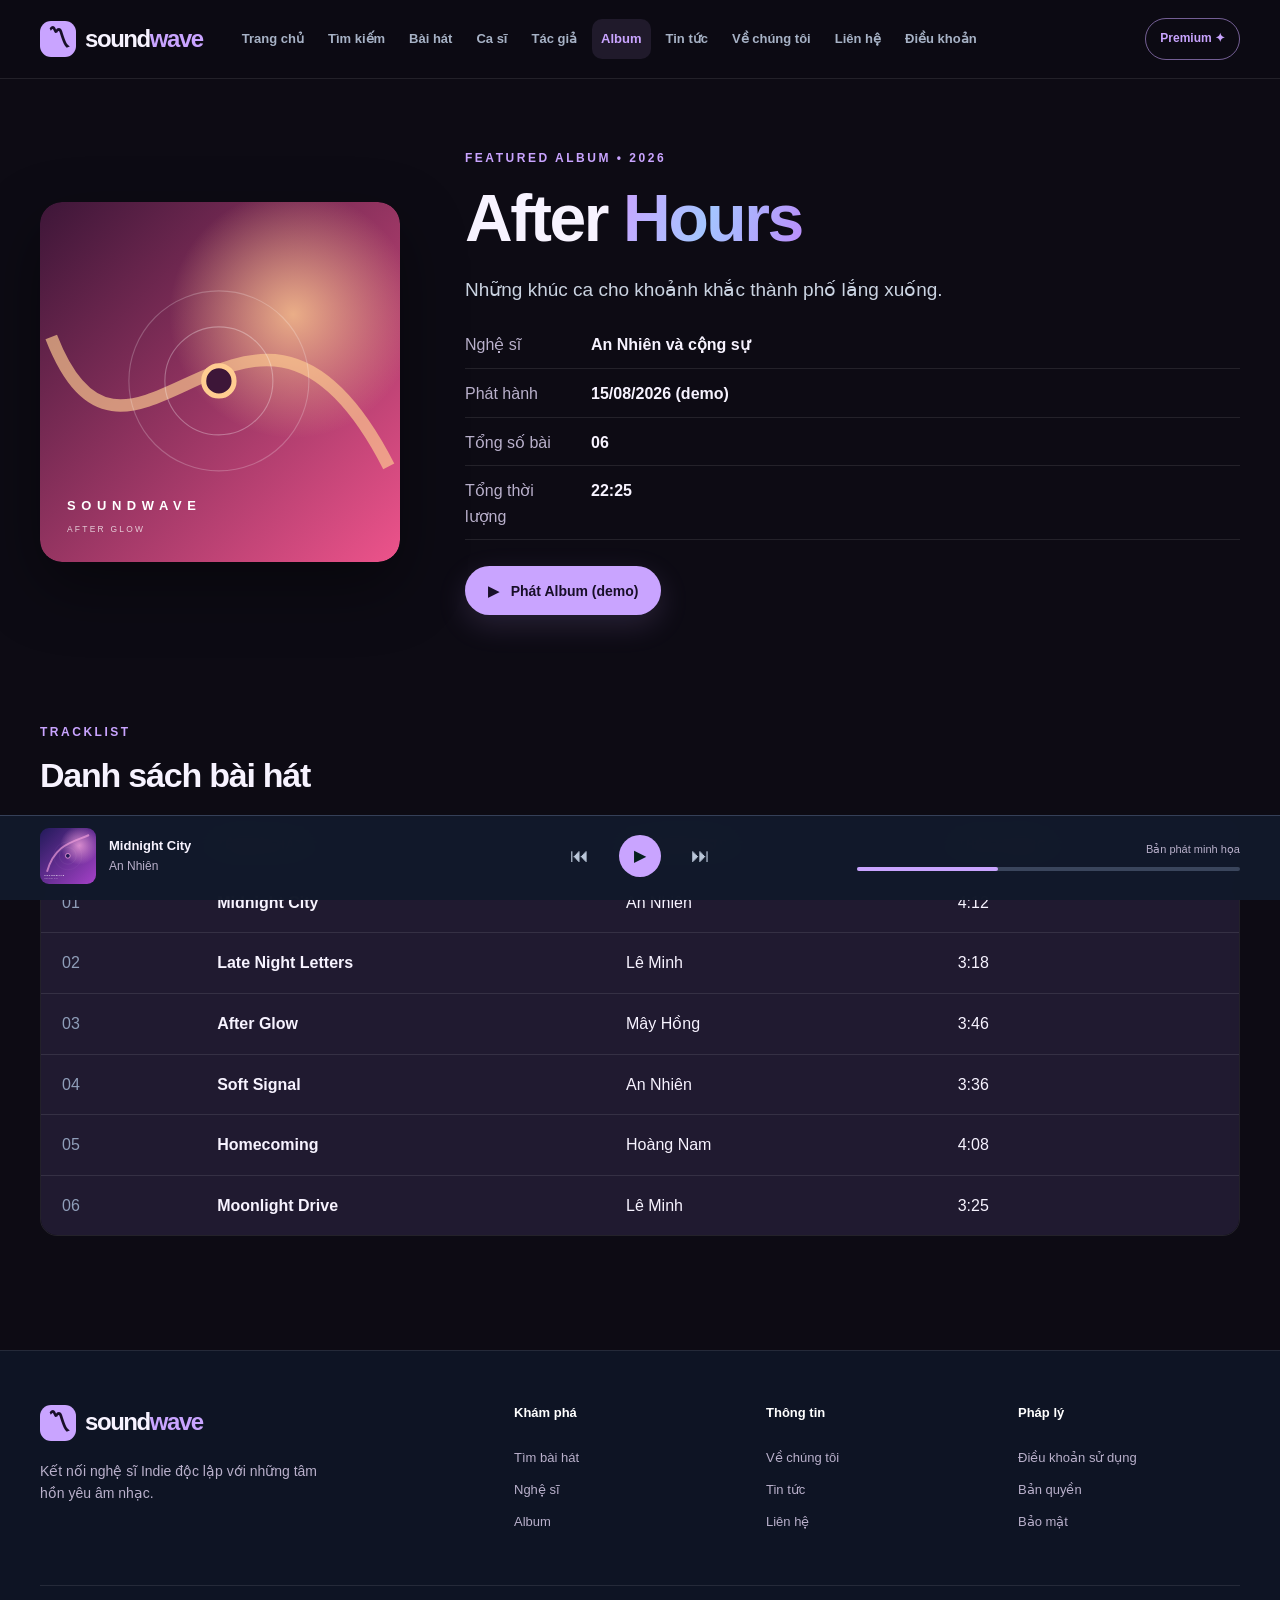
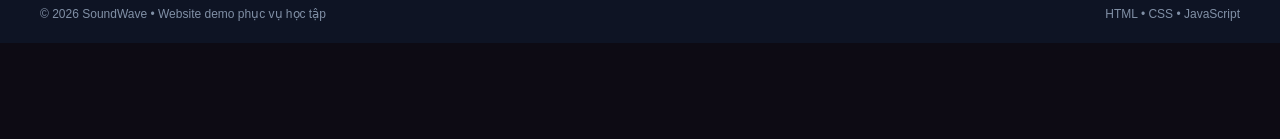
==== album-songs.html @ 8bd6b12a "update code" ====
<!DOCTYPE html>
<html lang="vi">
<head>
  <meta charset="UTF-8">
  <meta name="viewport" content="width=device-width, initial-scale=1.0">
  <meta name="description" content="SoundWave - nền tảng âm nhạc độc lập minh họa phục vụ bài tập Frontend.">
  <title>Bài hát theo album | SoundWave</title>
  <link rel="icon" type="image/svg+xml" href="assets/favicon.svg">
  <link rel="stylesheet" href="pages.css">
  <script src="script.js" defer></script>
</head>
<body data-page="album">
  <a class="skip-link" href="#noi-dung">Bỏ qua menu</a>
  <header class="site-header">
    <div class="header-inner container">
      <a class="brand" href="index.html" aria-label="SoundWave - về trang chủ"><span class="logo-icon" aria-hidden="true">〽</span><span>sound<span class="brand-wave">wave</span></span></a>
      <nav class="nav-scroll" aria-label="Điều hướng chính"><a href="index.html" class="nav-link">Trang chủ</a><a href="search.html" class="nav-link">Tìm kiếm</a><a href="song-detail.html" class="nav-link">Bài hát</a><a href="artist-songs.html" class="nav-link">Ca sĩ</a><a href="composer-songs.html" class="nav-link">Tác giả</a><a href="album-songs.html" class="nav-link active" aria-current="page">Album</a><a href="detail.html" class="nav-link">Tin tức</a><a href="about.html" class="nav-link">Về chúng tôi</a><a href="contact.html" class="nav-link">Liên hệ</a><a href="policy-terms.html" class="nav-link">Điều khoản</a></nav>
      <a class="premium-button" href="policy-terms.html#premium">Premium <span aria-hidden="true">✦</span></a>
    </div>
  </header>
  <main id="noi-dung">
<section class="container section detail-hero"><div class="detail-art"><img class="cover-img" src="assets/cover-3.svg" alt="Ảnh bìa minh họa số 3" loading="lazy"></div>
<div class="detail-copy">
<p class="eyebrow">FEATURED ALBUM • 2026</p>
<h1>After <span class="gradient-text">Hours</span>
</h1>
<p class="lead">Những khúc ca cho khoảnh khắc thành phố lắng xuống.</p>
<dl class="fact-list">
<div>
<dt>Nghệ sĩ</dt>
<dd><a href="artist-songs.html">An Nhiên và cộng sự</a></dd>
</div>
<div>
<dt>Phát hành</dt>
<dd>15/08/2026 (demo)</dd>
</div>
<div>
<dt>Tổng số bài</dt>
<dd>06</dd>
</div>
<div>
<dt>Tổng thời lượng</dt>
<dd>22:25</dd>
</div>
</dl>
<button class="btn btn-primary play-song" type="button" data-song="After Glow" data-artist="Mây Hồng" data-cover="assets/cover-3.svg">▶   Phát Album (demo)</button>
</div></section>
<section class="section container"><div class="section-top"><div>
<p class="eyebrow">TRACKLIST</p>
<h2>Danh sách bài hát</h2>
</div></div>
<div class="table-wrap"><table class="data-table">
<thead><tr>
<th>STT</th>
<th>Tên bài hát</th>
<th>Ca sĩ kết hợp</th>
<th>Thời lượng</th>
</tr></thead>
<tbody>
<tr>
<td>01</td>
<td><a href="song-detail.html">Midnight City</a></td>
<td><a href="artist-songs.html">An Nhiên</a></td>
<td>4:12</td>
</tr>
<tr>
<td>02</td>
<td><a href="song-detail.html">Late Night Letters</a></td>
<td><a href="artist-songs.html">Lê Minh</a></td>
<td>3:18</td>
</tr>
<tr>
<td>03</td>
<td><a href="song-detail.html">After Glow</a></td>
<td><a href="artist-songs.html">Mây Hồng</a></td>
<td>3:46</td>
</tr>
<tr>
<td>04</td>
<td><a href="song-detail.html">Soft Signal</a></td>
<td><a href="artist-songs.html">An Nhiên</a></td>
<td>3:36</td>
</tr>
<tr>
<td>05</td>
<td><a href="song-detail.html">Homecoming</a></td>
<td><a href="artist-songs.html">Hoàng Nam</a></td>
<td>4:08</td>
</tr>
<tr>
<td>06</td>
<td><a href="song-detail.html">Moonlight Drive</a></td>
<td><a href="artist-songs.html">Lê Minh</a></td>
<td>3:25</td>
</tr>
</tbody>
</table></div></section></main>
  <footer class="site-footer">
    <div class="container footer-grid">
<div>
<a class="brand" href="index.html"><span class="logo-icon" aria-hidden="true">〽</span><span>sound<span class="brand-wave">wave</span></span></a><p class="muted footer-description">Kết nối nghệ sĩ Indie độc lập với những tâm hồn yêu âm nhạc.</p>
</div>
<div>
<p class="footer-heading">Khám phá</p>
<a href="search.html">Tìm bài hát</a><a href="artist-songs.html">Nghệ sĩ</a><a href="album-songs.html">Album</a>
</div>
<div>
<p class="footer-heading">Thông tin</p>
<a href="about.html">Về chúng tôi</a><a href="detail.html">Tin tức</a><a href="contact.html">Liên hệ</a>
</div>
<div>
<p class="footer-heading">Pháp lý</p>
<a href="policy-terms.html">Điều khoản sử dụng</a><a href="policy-terms.html#ban-quyen">Bản quyền</a><a href="policy-terms.html#bao-mat">Bảo mật</a>
</div>
</div>
    <div class="container footer-bottom">
<span>© 2026 SoundWave • Website demo phục vụ học tập</span><span>HTML • CSS • JavaScript</span>
</div>
  </footer>
  <aside class="player" aria-label="Trình phát nhạc mô phỏng"><div class="player-inner container">
<div class="player-track">
<img class="player-cover" src="assets/cover-1.svg" alt="Ảnh bìa minh họa số 1" loading="lazy"><div class="player-copy">
<strong id="player-title">Midnight City</strong><span id="player-artist">An Nhiên</span>
</div>
</div>
<div class="player-controls">
<button type="button" class="control-secondary" id="player-prev" aria-label="Bài trước">⏮</button><button type="button" class="control-main" id="player-toggle" aria-label="Phát mô phỏng" aria-pressed="false">▶</button><button type="button" class="control-secondary" id="player-next" aria-label="Bài kế tiếp">⏭</button>
</div>
<div class="player-right">
<span id="player-status">Bản phát minh họa</span><div class="progress-rail" aria-hidden="true"><div></div></div>
</div>
</div></aside>
</body>
</html>
---- pages.css ----
/* SOUNDWAVE: Đọc CSS từ trên xuống. 1. Biến màu 2. Bố cục chung 3. Các trang 4. Responsive */
:root {
  --bg: #0D0B14;
  --bg-2: #15111F;
  --surface: #201A30;
  --surface-2: #2C2342;
  --text: #F7F3FF;
  --muted: #B9B0CB;
  --primary: #C9A4FF;
  --purple: #D9BFFF;
  --border: rgba(255, 255, 255, .095);
  --radius: 20px;
  --max-width: 1200px;
}

* {
  box-sizing: border-box;
}

html {
  scroll-behavior: smooth;
}

body {
  margin: 0;
  background: var(--bg);
  color: var(--text);
  font: 16px/1.6 Arial, Helvetica, sans-serif;
  padding-bottom: 96px;
}


a {
  color: inherit;
  text-decoration: none;
}

a:hover {
  color: var(--primary);
}

button,
input,
select,
textarea {
  font: inherit;
}

button {
  cursor: pointer;
}

img {
  max-width: 100%;
  display: block;
}

:focus-visible {
  outline: 3px solid var(--primary);
  outline-offset: 3px;
}

[hidden] {
  display: none !important;
}

.container {
  width: min(calc(100% - 48px), var(--max-width));
  margin-inline: auto;
}

.muted {
  color: var(--muted);
}

.small {
  font-size: 13px;
}

.eyebrow {
  color: var(--primary);
  font-size: 12px;
  font-weight: 800;
  letter-spacing: .21em;
  text-transform: uppercase;
  margin: 0 0 12px;
}

h1,
h2,
h3,
p {
  margin-top: 0;
}

h1,
h2,
h3 {
  line-height: 1.18;
  letter-spacing: -.036em;
}

h1 {
  font-size: clamp(38px, 5.2vw, 66px);
}

h2 {
  font-size: clamp(24px, 3.2vw, 34px);
}

h3 {
  font-size: 20px;
}

.gradient-text {
  background: linear-gradient(110deg, var(--primary), #a4c5ff 48%, #bb8cfa);
  -webkit-background-clip: text;
  background-clip: text;
  color: transparent;
}

.skip-link {
  position: absolute;
  left: -9999px;
  top: 0;
  background: #fff;
  color: #111;
  z-index: 99;
  padding: 12px;
}

.skip-link:focus {
  left: 12px;
}

/* HEADER */
.site-header {
  position: sticky;
  top: 0;
  z-index: 20;
  background: rgba(13, 11, 20, .94);
  border-bottom: 1px solid var(--border);
  backdrop-filter: blur(18px);
}

.header-inner {
  display: flex;
  align-items: center;
  gap: 30px;
  min-height: 78px;
}

.brand {
  display: inline-flex;
  align-items: center;
  gap: 9px;
  font-size: 24px;
  font-weight: 900;
  letter-spacing: -.06em;
  white-space: nowrap;
}

.logo-icon {
  display: grid;
  place-items: center;
  width: 36px;
  height: 36px;
  font-size: 23px;
  color: #180F28;
  background: var(--primary);
  border-radius: 11px;
  line-height: 1;
}

.brand-wave {
  color: var(--primary);
}

.nav-scroll {
  display: flex;
  align-items: center;
  gap: 6px;
  overflow-x: auto;
  scrollbar-width: none;
  flex: 1;
}

.nav-scroll::-webkit-scrollbar {
  display: none;
}

.nav-link {
  flex-shrink: 0;
  color: #a7b2c6;
  font-size: 13px;
  font-weight: 600;
  padding: 10px 9px;
  border-radius: 10px;
  transition: .2s;
}

.nav-link:hover,
.nav-link.active {
  background: rgba(201, 164, 255, .1);
  color: var(--primary);
}

.premium-button {
  padding: 10px 14px;
  border: 1px solid rgba(201, 164, 255, .55);
  border-radius: 999px;
  color: var(--primary);
  font-weight: 800;
  font-size: 12px;
  white-space: nowrap;
}

.premium-button:hover {
  background: var(--primary);
  color: var(--bg);
}

/* BUTTONS / COMMON LAYOUT */
.btn {
  display: inline-flex;
  align-items: center;
  justify-content: center;
  min-height: 49px;
  padding: 12px 22px;
  border-radius: 999px;
  border: 1px solid transparent;
  font-size: 14px;
  font-weight: 800;
  transition: transform .2s, background .2s, box-shadow .2s;
}

.btn:hover {
  transform: translateY(-3px);
}

.btn-primary {
  background: var(--primary);
  color: #180F28;
  box-shadow: 0 10px 30px rgba(201, 164, 255, .15);
}

.btn-primary:hover {
  color: #180F28;
  background: #E2CFFF;
}

.btn-outline {
  background: transparent;
  border-color: rgba(255, 255, 255, .25);
  color: var(--text);
}

.btn-outline:hover {
  border-color: var(--primary);
}

.btn-light {
  background: #fff;
  color: #152039;
}

.btn-light:hover {
  color: #152039;
}

.btn-full {
  width: 100%;
}

.text-link {
  color: var(--primary);
  font-weight: 750;
  white-space: nowrap;
  font-size: 14px;
}

.section {
  padding-block: 54px;
}

.section-tight {
  padding-block: 28px 46px;
}

.section-top {
  display: flex;
  justify-content: space-between;
  align-items: end;
  gap: 20px;
  margin-bottom: 23px;
}

.section-top h2 {
  margin-bottom: 0;
}

.section-caption {
  margin-top: -10px;
  margin-bottom: 26px;
}

.page-banner {
  padding-block: 70px 38px;
}

.page-banner h1 {
  max-width: 900px;
  margin-bottom: 13px;
}

.page-banner>p:last-child {
  max-width: 760px;
  font-size: 17px;
}

.surface-panel {
  padding: 34px;
  border: 1px solid var(--border);
  background: linear-gradient(145deg, rgba(26, 34, 55, .86), rgba(15, 21, 36, .9));
  border-radius: var(--radius);
}

.two-col {
  display: grid;
  grid-template-columns: minmax(0, 1.5fr) minmax(270px, 1fr);
  gap: 25px;
  align-items: start;
}

.chip {
  width: max-content;
  border-radius: 999px;
  color: #E2CFFF;
  background: rgba(201, 164, 255, .09);
  border: 1px solid rgba(201, 164, 255, .12);
}

.tiny-chip {
  margin-top: 12px;
  padding: 2px 8px;
  font-size: 11px;
}

/* HOME: HERO */
.hero-section {
  padding-top: 80px;
  overflow: hidden;
  background: radial-gradient(ellipse at 72% 40%, rgba(105, 69, 191, .17), transparent 45%);
}

.hero-grid {
  display: grid;
  grid-template-columns: 1.2fr 1fr;
  gap: 35px;
  align-items: center;
  min-height: 500px;
}

.hero-copy {
  padding-bottom: 68px;
  position: relative;
  z-index: 1;
}

.hero-kicker {
  color: #E2CFFF;
  font-size: 12px;
  letter-spacing: .13em;
  font-weight: 800;
}

.live-dot {
  display: inline-block;
  width: 8px;
  height: 8px;
  margin-right: 7px;
  background: var(--primary);
  border-radius: 50%;
  box-shadow: 0 0 14px var(--primary);
}

.hero-copy h1 {
  margin: 25px 0;
  font-size: clamp(39px, 4.8vw, 65px);
}

.hero-copy>p {
  color: #aeb9cb;
  max-width: 530px;
  font-size: 17px;
}

.hero-actions {
  display: flex;
  gap: 13px;
  flex-wrap: wrap;
  margin-top: 31px;
}

.hero-stats {
  display: flex;
  gap: 43px;
  margin-top: 47px;
}

.hero-stats div {
  display: flex;
  flex-direction: column;
}

.hero-stats strong {
  font-size: 24px;
}

.hero-stats span {
  color: var(--muted);
  font-size: 12px;
}

.hero-visual {
  position: relative;
  height: 480px;
  display: grid;
  place-items: center;
}

.visual-halo {
  width: 380px;
  height: 380px;
  border-radius: 50%;
  background: rgba(154, 102, 240, .25);
  filter: blur(100px);
  position: absolute;
}

.vinyl-record {
  width: 370px;
  height: 370px;
  border-radius: 50%;
  position: relative;
  display: grid;
  place-items: center;
  box-shadow: 0 36px 70px rgba(0, 0, 0, .6), inset 0 0 0 4px #24243a;
  background: repeating-radial-gradient(circle at center, rgba(255, 255, 255, .065) 0 1px, transparent 1px 11px), conic-gradient(from 40deg, #080d16, #423c67, #13172d, #513868, #111423, #080d16);
  transform: rotate(-13deg);
}

.vinyl-record::after {
  content: "";
  width: 18px;
  height: 18px;
  border-radius: 50%;
  background: #0a1020;
  z-index: 2;
  position: absolute;
}

.vinyl-label {
  width: 140px;
  height: 140px;
  border-radius: 50%;
  display: flex;
  align-items: center;
  justify-content: center;
  flex-direction: column;
  color: white;
  font-weight: 900;
  font-size: 19px;
  letter-spacing: -.05em;
  background: linear-gradient(135deg, #9b5aea, #37cbbd);
}

.vinyl-label span {
  color: #bffff0;
}

.vinyl-label small {
  font-size: 8px;
  letter-spacing: .13em;
  font-weight: 500;
}

.floating-note {
  position: absolute;
  color: var(--primary);
  font-size: 38px;
  text-shadow: 0 0 30px rgba(66, 230, 203, .7);
}

.note-1 {
  right: 0;
  top: 60px;
}

.note-2 {
  left: 10px;
  bottom: 80px;
  color: #bd9cfc;
}

.floating-tag {
  position: absolute;
  right: 0;
  bottom: 30px;
  padding: 13px 17px;
  background: #212a40;
  box-shadow: 0 12px 30px #060812;
  border: 1px solid var(--border);
  border-radius: 12px;
  display: flex;
  gap: 10px;
  align-items: center;
  font-size: 9px;
  letter-spacing: .12em;
  font-weight: 800;
}

.wave-bars {
  color: var(--primary);
  font-size: 24px;
  letter-spacing: -.13em;
}

/* TRACKS AND CARDS */
.chart-list {
  overflow: hidden;
  background: rgba(32, 26, 48, .7);
  border: 1px solid var(--border);
  border-radius: var(--radius);
}

.track-row {
  display: flex;
  align-items: center;
  gap: 16px;
  padding: 13px 21px;
  border-bottom: 1px solid var(--border);
  transition: background .2s;
}

.track-row:last-child {
  border-bottom: 0;
}

.track-row:hover {
  background: rgba(255, 255, 255, .035);
}

.track-number {
  color: #71809a;
  width: 24px;
  flex-shrink: 0;
  font-size: 14px;
  font-variant-numeric: tabular-nums;
}

.track-cover {
  width: 55px;
  height: 55px;
  flex-shrink: 0;
}

.cover-img {
  width: 100%;
  height: 100%;
  object-fit: cover;
  border-radius: 10px;
}

.track-info {
  min-width: 0;
  flex: 1;
  display: flex;
  flex-direction: column;
}

.track-title {
  font-weight: 750;
  overflow: hidden;
  white-space: nowrap;
  text-overflow: ellipsis;
}

.track-sub {
  font-size: 12px;
}

.track-meta {
  color: var(--muted);
  font-size: 13px;
  flex: 0 0 140px;
}

.icon-button {
  display: grid;
  place-items: center;
  flex-shrink: 0;
  width: 39px;
  height: 39px;
  border-radius: 50%;
  border: 1px solid rgba(255, 255, 255, .18);
  background: transparent;
  color: var(--primary);
  transition: .2s;
}

.icon-button:hover {
  background: var(--primary);
  color: var(--bg);
  transform: scale(1.07);
}

.genre-grid {
  display: grid;
  grid-template-columns: repeat(4, minmax(0, 1fr));
  gap: 16px;
}

.genre-card {
  position: relative;
  min-height: 164px;
  border-radius: 16px;
  overflow: hidden;
  display: flex;
  flex-direction: column;
  align-items: flex-start;
  justify-content: flex-end;
  padding: 22px;
  isolation: isolate;
  transition: transform .2s;
}

.genre-card:hover {
  transform: translateY(-6px);
  color: white;
}

.genre-card::before {
  content: "";
  position: absolute;
  z-index: -1;
  width: 170px;
  height: 170px;
  border-radius: 25%;
  right: -70px;
  top: -48px;
  transform: rotate(30deg);
  background: rgba(255, 255, 255, .13);
}

.genre-indie {
  background: linear-gradient(135deg, #7a2a9d, #36226b);
}

.genre-lofi {
  background: linear-gradient(135deg, #236f74, #14444a);
}

.genre-edm {
  background: linear-gradient(135deg, #a83d6b, #5b2246);
}

.genre-acoustic {
  background: linear-gradient(135deg, #9b6329, #45311d);
}

.genre-symbol {
  position: absolute;
  top: 13px;
  right: 25px;
  font-size: 47px;
  opacity: .75;
}

.genre-card>span:not(.genre-symbol) {
  font-size: 25px;
  font-weight: 900;
}

.genre-card small {
  opacity: .9;
}

.music-grid {
  display: grid;
  grid-template-columns: repeat(4, minmax(0, 1fr));
  gap: 18px;
}

.music-card {
  min-width: 0;
  background: var(--surface);
  border: 1px solid var(--border);
  border-radius: 17px;
  padding: 12px;
  transition: .2s;
}

.music-card:hover {
  transform: translateY(-5px);
  background: var(--surface-2);
}

.card-art {
  display: block;
  position: relative;
  aspect-ratio: 1;
}

.card-art img {
  border-radius: 10px;
}

.art-play {
  position: absolute;
  bottom: 12px;
  right: 12px;
  width: 44px;
  height: 44px;
  display: grid;
  place-items: center;
  border-radius: 50%;
  background: var(--primary);
  color: #0b191d;
  opacity: 0;
  transform: translateY(7px);
  transition: .2s;
}

.music-card:hover .art-play,
.music-card:focus-within .art-play {
  opacity: 1;
  transform: translateY(0);
}

.card-content {
  display: flex;
  flex-direction: column;
  padding: 12px 4px 4px;
}

.card-title {
  font-weight: 750;
}

.banner-cta {
  background: linear-gradient(110deg, #513b87, #1e406c 65%, #1b716d);
  border-radius: 22px;
  padding: 42px 48px;
  display: flex;
  justify-content: space-between;
  align-items: center;
  gap: 25px;
}

.banner-cta h2 {
  margin-bottom: 10px;
}

.banner-cta p:last-child {
  color: #d2d8f0;
  margin-bottom: 0;
}

/* DETAIL PAGES */
.detail-hero {
  display: grid;
  grid-template-columns: minmax(270px, 360px) 1fr;
  gap: 65px;
  align-items: center;
  padding-top: 70px;
}

.detail-art {
  aspect-ratio: 1;
  box-shadow: 0 25px 65px rgba(0, 0, 0, .4);
  border-radius: 22px;
  overflow: hidden;
}

.detail-art img {
  border-radius: 22px;
}

.detail-copy h1 {
  margin: 12px 0 16px;
}

.lead {
  font-size: 19px;
  line-height: 1.7;
  color: #cad3e1;
}

.fact-list {
  display: grid;
  gap: 12px;
  margin: 26px 0;
}

.fact-list>div {
  display: flex;
  gap: 16px;
  border-bottom: 1px solid var(--border);
  padding-bottom: 10px;
}

.fact-list dt {
  width: 110px;
  flex-shrink: 0;
  color: var(--muted);
}

.fact-list dd {
  margin: 0;
  font-weight: 700;
}

.tiny-note {
  color: #8896ac;
  font-size: 12px;
  margin: 12px 0 0;
}

.lyrics-disclaimer {
  color: var(--muted);
  font-size: 13px;
}

.lyrics-text {
  padding: 20px 0;
  font-size: 18px;
  line-height: 2.15;
  color: #d5dcef;
}

.lyrics-text p {
  margin-bottom: 32px;
}

.recommend-list {
  margin: 18px 0;
}

.mini-track {
  display: flex;
  align-items: center;
  gap: 13px;
  padding: 12px 0;
  border-bottom: 1px solid var(--border);
}

.mini-track img {
  width: 50px;
  height: 50px;
}

.mini-track span:nth-child(2) {
  flex: 1;
  display: flex;
  flex-direction: column;
}

.mini-track small {
  color: var(--muted);
}

.profile-hero {
  padding: 80px 0;
  background: radial-gradient(ellipse at 22% 50%, rgba(70, 200, 187, .18), transparent 40%);
}

.profile-layout {
  display: grid;
  grid-template-columns: 260px 1fr;
  gap: 45px;
  align-items: center;
}

.artist-avatar {
  width: 250px;
  height: 250px;
  display: grid;
  place-items: center;
  background: linear-gradient(140deg, #1f716c, #543c96);
  border: 6px solid rgba(255, 255, 255, .1);
  box-shadow: 0 20px 60px #050916;
  border-radius: 50%;
  font-size: 83px;
  letter-spacing: -.1em;
  font-weight: 900;
  position: relative;
}

.artist-avatar span {
  position: absolute;
  font-size: 46px;
  right: 21px;
  top: 6px;
  color: #95fce3;
}

.profile-layout h1 {
  margin-bottom: 15px;
}

.profile-stats {
  display: flex;
  gap: 27px;
  flex-wrap: wrap;
  margin: 25px 0;
}

.profile-stats span {
  color: var(--muted);
}

.profile-stats strong {
  color: white;
}

.prose {
  color: #bec9dc;
}

.prose h2,
.prose h3 {
  color: white;
}

.prose p {
  line-height: 1.9;
}

.prose ul {
  margin: 0;
}

.check-list {
  padding-left: 20px;
  color: #bfcce1;
  line-height: 2;
}

.composer-quote {
  min-height: 280px;
}

.quote-mark {
  font-size: 70px;
  color: var(--primary);
  line-height: 1;
}

.composer-quote blockquote {
  font-size: 24px;
  font-weight: 700;
  margin: 5px 0 28px;
}

.table-wrap {
  overflow-x: auto;
  border: 1px solid var(--border);
  border-radius: 17px;
}

.data-table {
  width: 100%;
  border-collapse: collapse;
  background: var(--surface);
  text-align: left;
  min-width: 590px;
}

.data-table th {
  background: #1f2940;
  color: #b9c8dc;
  font-size: 12px;
  letter-spacing: .08em;
  text-transform: uppercase;
}

.data-table td,
.data-table th {
  padding: 17px 21px;
  border-bottom: 1px solid var(--border);
}

.data-table tbody tr:last-child td {
  border-bottom: 0;
}

.data-table tbody tr:hover {
  background: rgba(255, 255, 255, .03);
}

.data-table td:first-child {
  color: #8f9eb9;
}

.data-table td:nth-child(2) a {
  font-weight: 750;
}

.article-cover {
  border-radius: 14px;
  overflow: hidden;
  max-height: 300px;
  margin-bottom: 27px;
}

.article-image {
  height: 300px;
  width: 100%;
  object-fit: cover;
}

.editorial h2 {
  font-size: 34px;
}

.news-link-list a {
  display: flex;
  gap: 13px;
  align-items: center;
  border-bottom: 1px solid var(--border);
  padding: 18px 0;
}

.news-link-list a:last-child {
  border-bottom: 0;
}

.news-link-list a span:nth-child(2) {
  display: flex;
  flex-direction: column;
}

.news-link-list small {
  color: var(--muted);
}

.news-icon {
  display: grid;
  place-items: center;
  flex-shrink: 0;
  width: 43px;
  height: 43px;
  border-radius: 13px;
  background: #2a3b53;
  color: var(--primary);
  font-size: 22px;
}

/* ABOUT, CONTACT, POLICY */
.feature-grid {
  display: grid;
  grid-template-columns: repeat(3, 1fr);
  gap: 20px;
}

.feature-card {
  background: var(--surface);
  padding: 27px;
  border: 1px solid var(--border);
  border-radius: 20px;
}

.feature-card>span {
  display: grid;
  place-items: center;
  width: 50px;
  height: 50px;
  border-radius: 14px;
  background: rgba(201, 164, 255, .09);
  color: var(--primary);
  font-size: 28px;
  margin-bottom: 24px;
}

.feature-card p {
  color: var(--muted);
}

.team-grid {
  display: grid;
  grid-template-columns: repeat(3, minmax(0, 1fr));
  gap: 20px;
}

.team-card {
  padding: 25px;
  border: 1px solid var(--border);
  background: var(--surface);
  border-radius: 20px;
}

.team-avatar {
  height: 200px;
  display: grid;
  place-items: center;
  font-size: 68px;
  font-weight: 900;
  border-radius: 14px;
  margin-bottom: 20px;
}

.team-one {
  background: linear-gradient(140deg, #176e77, #362979);
}

.team-two {
  background: linear-gradient(140deg, #9b4566, #45326d);
}

.team-three {
  background: linear-gradient(140deg, #ad7442, #395b5c);
}

.team-card h3 {
  margin-bottom: 5px;
}

.team-card p {
  color: var(--muted);
}

.team-social {
  display: flex;
  gap: 16px;
  color: var(--primary);
  font-size: 14px;
  font-weight: 700;
}

label {
  display: block;
}

.field-label {
  margin-bottom: 8px;
  color: #c6d2e2;
  font-size: 13px;
  font-weight: 700;
}

.search-panel {
  padding: 29px;
  border: 1px solid var(--border);
  background: var(--surface);
  border-radius: 20px;
}

.search-input {
  width: 100%;
  padding: 17px 18px !important;
  font-size: 17px !important;
}

.filter-grid,
.form-row {
  display: grid;
  grid-template-columns: repeat(3, minmax(0, 1fr));
  gap: 15px;
  margin-top: 20px;
}

.filter-grid label,
.form-row label,
#contact-form label {
  color: #bac8dd;
  font-size: 13px;
  font-weight: 650;
}

input,
select,
textarea {
  width: 100%;
  margin-top: 7px;
  padding: 13px 14px;
  border-radius: 11px;
  background: #0b1221;
  color: #f0f5ff;
  border: 1px solid #394359;
  outline: none;
}

input:focus,
select:focus,
textarea:focus {
  border-color: var(--primary);
  box-shadow: 0 0 0 3px rgba(201, 164, 255, .12);
}

select {
  cursor: pointer;
}

.count-pill {
  padding: 6px 12px;
  border-radius: 999px;
  font-size: 12px;
  vertical-align: middle;
  background: rgba(201, 164, 255, .12);
  color: var(--primary);
  white-space: nowrap;
}

.view-switch {
  display: flex;
  gap: 5px;
  padding: 4px;
  border-radius: 11px;
  background: var(--surface);
}

.view-switch button {
  border: 0;
  border-radius: 8px;
  padding: 8px 13px;
  background: transparent;
  color: var(--muted);
  font-size: 12px;
}

.view-switch button.selected {
  background: #2a3a53;
  color: white;
}

.empty-state {
  padding: 50px;
  text-align: center;
  background: var(--surface);
  border-radius: 15px;
}

.searchable-list.grid-view {
  display: grid;
  grid-template-columns: repeat(3, minmax(0, 1fr));
  gap: 15px;
  background: transparent;
  border: 0;
  overflow: visible;
}

.grid-view .track-row {
  display: flex;
  flex-direction: column;
  align-items: stretch;
  text-align: center;
  border: 1px solid var(--border);
  background: var(--surface);
  border-radius: 16px;
  padding: 13px;
}

.grid-view .track-row .track-cover {
  width: 100%;
  height: auto;
  aspect-ratio: 1;
}

.grid-view .track-row .track-cover img {
  border-radius: 10px;
}

.grid-view .track-number,
.grid-view .track-meta {
  display: none;
}

.grid-view .track-info {
  padding: 6px;
}

.grid-view .icon-button {
  align-self: center;
}

#contact-form {
  display: grid;
  gap: 19px;
}

#contact-form .form-row {
  grid-template-columns: repeat(2, minmax(0, 1fr));
  margin-top: 0;
}

.form-status {
  min-height: 18px;
  color: var(--primary);
  font-size: 13px;
}

.contact-item {
  padding: 14px 0;
  border-bottom: 1px solid var(--border);
  display: flex;
  flex-direction: column;
}

.contact-item span {
  color: var(--muted);
  font-size: 14px;
}

.map-frame {
  margin-top: 23px;
  border-radius: 13px;
  overflow: hidden;
  background: #26314c;
}

.map-frame iframe {
  width: 100%;
  height: 270px;
  border: 0;
  display: block;
}

.prose hr {
  border: 0;
  border-top: 1px solid var(--border);
  margin: 35px 0;
}

.prose section {
  scroll-margin-top: 95px;
}

.premium-aside {
  scroll-margin-top: 95px;
}

.plan-card {
  border: 1px solid var(--border);
  border-radius: 15px;
  padding: 22px;
  margin-top: 20px;
  background: #10182b;
}

.plan-featured {
  border-color: rgba(201, 164, 255, .55);
  background: linear-gradient(135deg, #163b47, #181c38);
}

.plan-header {
  display: flex;
  flex-direction: column;
  gap: 10px;
}

.plan-header>span {
  color: var(--primary);
  font-size: 12px;
  font-weight: 900;
  letter-spacing: .1em;
}

.plan-header strong {
  font-size: 28px;
}

.plan-header small {
  font-size: 13px;
  color: var(--muted);
}

.plan-card ul {
  margin-bottom: 22px;
}

/* FOOTER & FAKE PLAYER */
.site-footer {
  margin-top: 60px;
  background: #0e1424;
  border-top: 1px solid var(--border);
}

.footer-grid {
  display: grid;
  grid-template-columns: 2fr repeat(3, 1fr);
  gap: 30px;
  padding: 52px 0;
}

.footer-description {
  max-width: 300px;
  margin-top: 18px;
  font-size: 14px;
}

.footer-heading {
  font-size: 13px;
  color: white;
  font-weight: 800;
}

.footer-grid>div:not(:first-child) {
  display: flex;
  flex-direction: column;
  gap: 11px;
}

.footer-grid>div:not(:first-child) a {
  font-size: 13px;
  color: var(--muted);
}

.footer-grid a:hover {
  color: var(--primary) !important;
}

.footer-bottom {
  display: flex;
  justify-content: space-between;
  gap: 10px;
  border-top: 1px solid var(--border);
  padding: 19px 0;
  color: #8190a6;
  font-size: 12px;
}

.player {
  position: fixed;
  bottom: 0;
  left: 0;
  right: 0;
  z-index: 30;
  min-height: 85px;
  background: rgba(18, 25, 42, .98);
  border-top: 1px solid #354058;
  backdrop-filter: blur(15px);
}

.player-inner {
  display: grid;
  grid-template-columns: 1fr 1fr 1fr;
  align-items: center;
  gap: 25px;
  padding: 12px 0;
}

.player-track {
  display: flex;
  align-items: center;
  gap: 13px;
  min-width: 0;
}

.player-cover {
  width: 56px;
  height: 56px;
  border-radius: 9px;
  flex-shrink: 0;
}

.player-copy {
  display: flex;
  flex-direction: column;
  min-width: 0;
}

.player-copy strong {
  font-size: 13px;
  white-space: nowrap;
  overflow: hidden;
  text-overflow: ellipsis;
}

.player-copy span {
  color: var(--muted);
  font-size: 12px;
}

.player-controls {
  display: flex;
  gap: 24px;
  justify-content: center;
  align-items: center;
}

.control-secondary {
  background: none;
  border: 0;
  color: #bac6d9;
  font-size: 19px;
}

.control-main {
  display: grid;
  place-items: center;
  width: 42px;
  height: 42px;
  border: 0;
  border-radius: 50%;
  background: var(--primary);
  color: #06201e;
}

.player-right {
  color: var(--muted);
  font-size: 11px;
  text-align: right;
}

.progress-rail {
  height: 4px;
  background: #3a455c;
  border-radius: 99px;
  margin-top: 8px;
}

.progress-rail div {
  width: 37%;
  height: 100%;
  background: var(--primary);
  border-radius: 99px;
}

/* RESPONSIVE: @media thay đổi bố cục theo màn hình. */
@media (max-width: 1023px) {

  /* Tablet (768 đến 1023px) */
  .header-inner {
    gap: 14px;
  }

  .nav-link {
    font-size: 12px;
    padding: 8px;
  }

  .brand {
    font-size: 21px;
  }

  .premium-button {
    display: none;
  }

  .hero-grid {
    grid-template-columns: 1fr 0.75fr;
  }

  .vinyl-record {
    width: 275px;
    height: 275px;
  }

  .hero-visual {
    height: 370px;
  }

  .floating-tag {
    right: 3px;
    bottom: 4px;
  }

  .hero-copy h1 {
    font-size: 46px;
  }

  .genre-grid,
  .music-grid {
    grid-template-columns: repeat(2, minmax(0, 1fr));
  }

  .hide-tablet {
    display: none;
  }

  .detail-hero {
    gap: 30px;
    grid-template-columns: minmax(220px, 300px) 1fr;
  }

  .team-grid {
    gap: 12px;
  }

  .team-avatar {
    height: 150px;
  }

  .searchable-list.grid-view {
    grid-template-columns: repeat(2, 1fr);
  }
}

@media (max-width: 767px) {

  /* Mobile (<768px) */
  .container {
    width: min(calc(100% - 32px), var(--max-width));
  }

  .site-header .header-inner {
    display: block;
    padding: 10px 0;
  }

  .brand {
    font-size: 22px;
  }

  .nav-scroll {
    margin-top: 8px;
    gap: 2px;
  }

  .nav-link {
    padding: 7px 10px;
  }

  .site-header {
    position: sticky;
  }

  h1 {
    font-size: 40px;
  }

  .hero-section {
    padding-top: 42px;
  }

  .hero-grid {
    display: flex;
    flex-direction: column;
    gap: 0;
  }

  .hero-copy {
    padding-bottom: 5px;
  }

  .hero-copy h1 {
    font-size: 42px;
  }

  .hero-copy>p {
    font-size: 15px;
  }

  .hero-stats {
    gap: 30px;
    margin-top: 28px;
  }

  .hero-visual {
    width: 100%;
    height: 290px;
  }

  .vinyl-record {
    width: 245px;
    height: 245px;
  }

  .vinyl-label {
    width: 104px;
    height: 104px;
    font-size: 16px;
  }

  .floating-tag {
    right: 0;
    bottom: 20px;
  }

  .section {
    padding-block: 35px;
  }

  .section-tight {
    padding-block: 15px 35px;
  }

  .page-banner {
    padding: 40px 0 25px;
  }

  .section-top {
    align-items: start;
    flex-wrap: wrap;
  }

  .section-top h2 {
    font-size: 25px;
  }

  .genre-grid,
  .music-grid {
    grid-template-columns: repeat(2, minmax(0, 1fr));
    gap: 11px;
  }

  .genre-card {
    min-height: 133px;
    padding: 15px;
  }

  .genre-card>span:not(.genre-symbol) {
    font-size: 21px;
  }

  .genre-symbol {
    font-size: 38px;
  }

  .music-card {
    padding: 8px;
  }

  .card-content {
    padding: 9px 2px;
  }

  .card-title {
    font-size: 14px;
  }

  .banner-cta {
    padding: 30px 24px;
    display: block;
  }

  .banner-cta .btn {
    margin-top: 22px;
  }

  .track-row {
    gap: 10px;
    padding: 10px 12px;
  }

  .track-cover {
    width: 46px;
    height: 46px;
  }

  .track-number {
    width: 18px;
    font-size: 12px;
  }

  .hide-mobile,
  .hide-tablet {
    display: none;
  }

  .track-title {
    font-size: 14px;
  }

  .two-col,
  .detail-hero,
  .profile-layout {
    display: grid;
    grid-template-columns: 1fr;
    gap: 20px;
  }

  .detail-hero {
    padding-top: 35px;
  }

  .detail-art {
    max-width: 330px;
    width: 100%;
  }

  .surface-panel {
    padding: 23px;
  }

  .profile-hero {
    padding: 45px 0;
  }

  .artist-avatar {
    width: 190px;
    height: 190px;
    font-size: 62px;
  }

  .feature-grid,
  .team-grid {
    grid-template-columns: 1fr;
  }

  .feature-card {
    padding: 22px;
  }

  .team-avatar {
    height: 200px;
  }

  .footer-grid {
    grid-template-columns: repeat(2, 1fr);
    gap: 25px;
  }

  .footer-bottom {
    flex-direction: column;
  }

  .footer-description {
    font-size: 12px;
  }

  .filter-grid {
    grid-template-columns: 1fr;
  }

  .form-row,
  #contact-form .form-row {
    grid-template-columns: 1fr;
  }

  .search-panel {
    padding: 19px;
  }

  .view-switch {
    margin-left: auto;
  }

  .searchable-list.grid-view {
    grid-template-columns: repeat(2, minmax(0, 1fr));
    gap: 9px;
  }

  .grid-view .track-row {
    padding: 8px;
  }

  .player {
    min-height: 78px;
  }

  .player-inner {
    grid-template-columns: minmax(0, 1fr) auto;
    gap: 14px;
  }

  .player-right {
    display: none;
  }

  .player-controls {
    gap: 12px;
  }

  .player-cover {
    width: 46px;
    height: 46px;
  }

  .control-main {
    width: 37px;
    height: 37px;
  }

  .control-secondary {
    font-size: 16px;
  }
}

@media (max-width: 380px) {
  .hero-copy h1 {
    font-size: 36px;
  }

  .hero-actions .btn {
    padding: 10px 14px;
    font-size: 12px;
  }

  .hero-stats {
    gap: 17px;
  }

  .genre-card>span:not(.genre-symbol) {
    font-size: 18px;
  }

  .player-controls {
    gap: 6px;
  }
}

@media (prefers-reduced-motion: reduce) {

  *,
  *::before,
  *::after {
    scroll-behavior: auto !important;
    transition: none !important;
  }
}
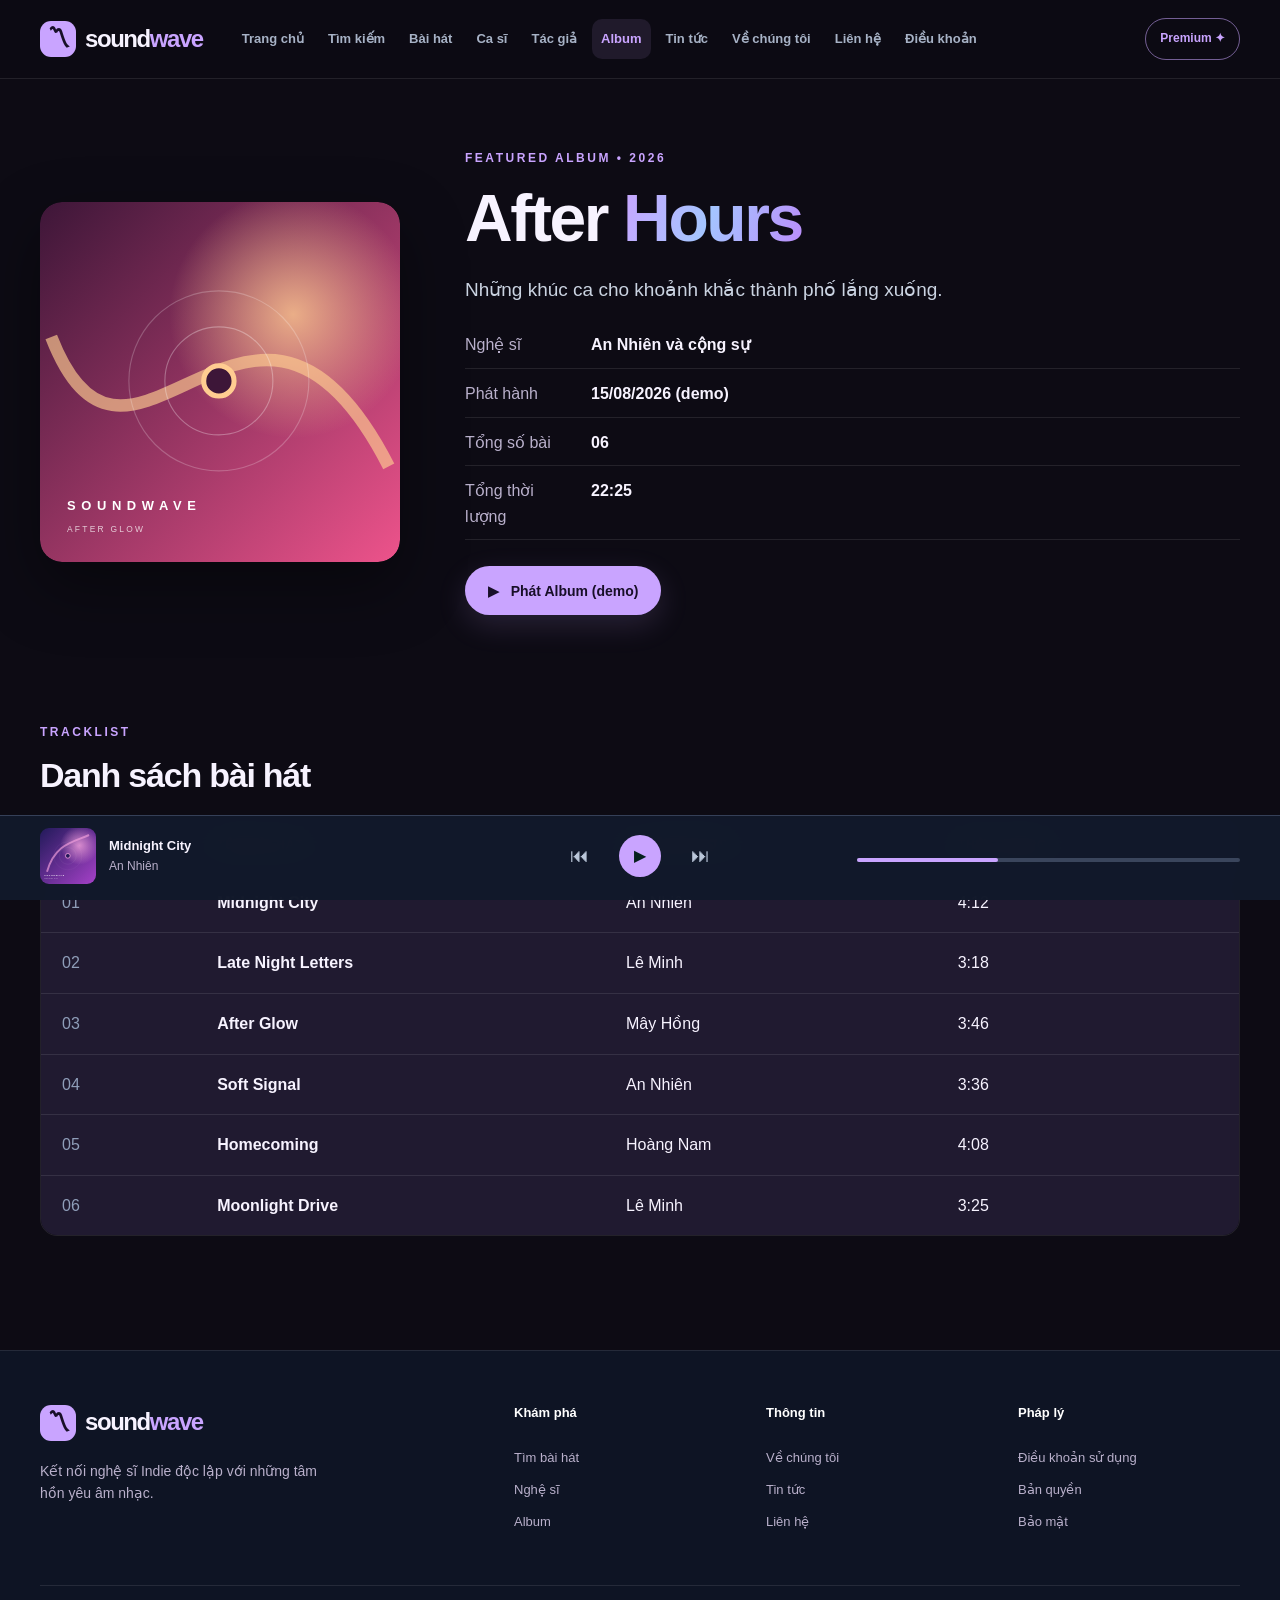
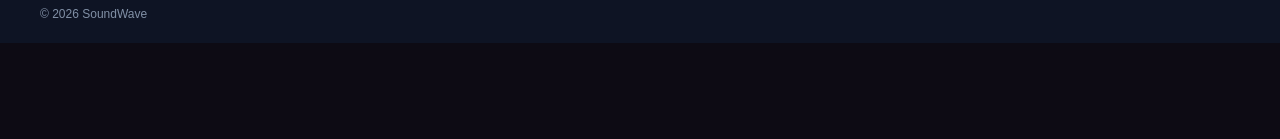
==== commit 687c1934: "update code" ====
--- a/album-songs.html
+++ b/album-songs.html
@@ -114,7 +114,7 @@
 </div>
 </div>
     <div class="container footer-bottom">
-<span>© 2026 SoundWave • Website demo phục vụ học tập</span><span>HTML • CSS • JavaScript</span>
+<span>© 2026 SoundWave </span><span></span>
 </div>
   </footer>
   <aside class="player" aria-label="Trình phát nhạc mô phỏng"><div class="player-inner container">
@@ -127,7 +127,7 @@
 <button type="button" class="control-secondary" id="player-prev" aria-label="Bài trước">⏮</button><button type="button" class="control-main" id="player-toggle" aria-label="Phát mô phỏng" aria-pressed="false">▶</button><button type="button" class="control-secondary" id="player-next" aria-label="Bài kế tiếp">⏭</button>
 </div>
 <div class="player-right">
-<span id="player-status">Bản phát minh họa</span><div class="progress-rail" aria-hidden="true"><div></div></div>
+<span id="player-status"></span><div class="progress-rail" aria-hidden="true"><div></div></div>
 </div>
 </div></aside>
 </body>
